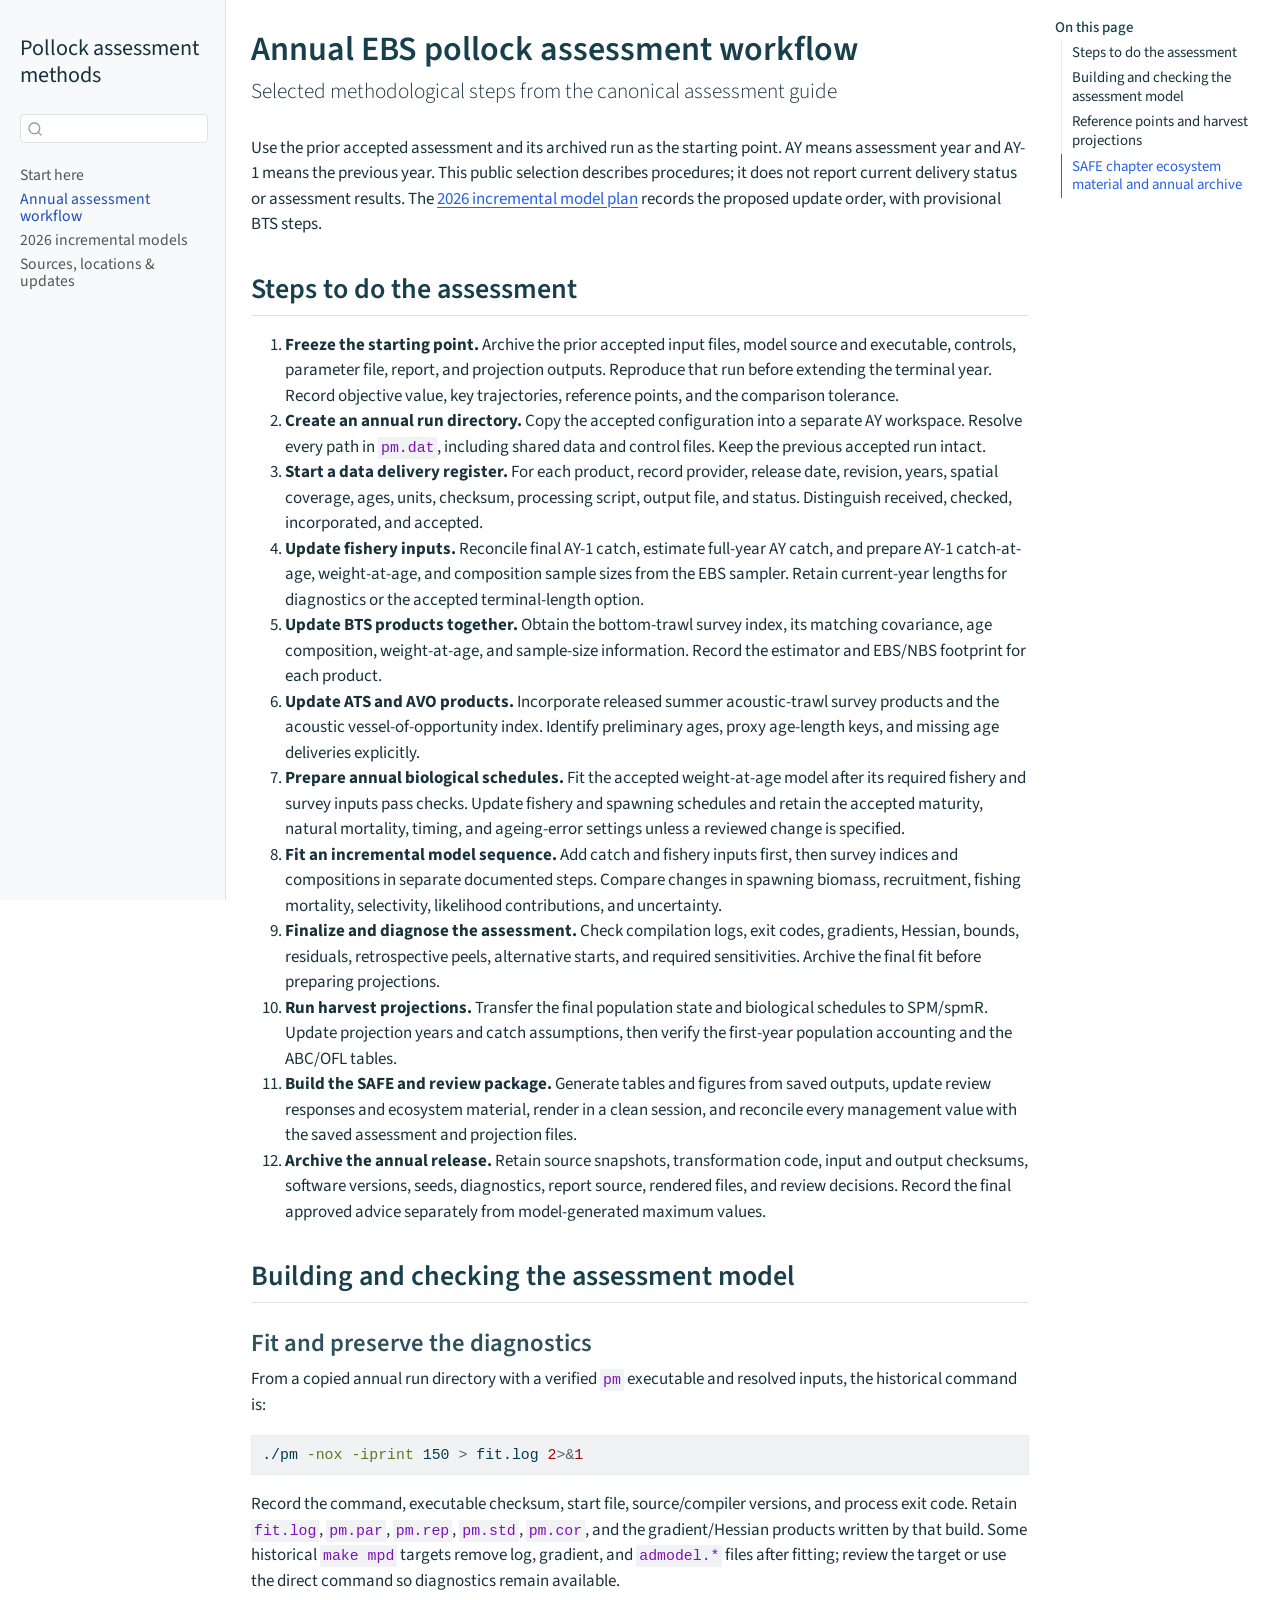
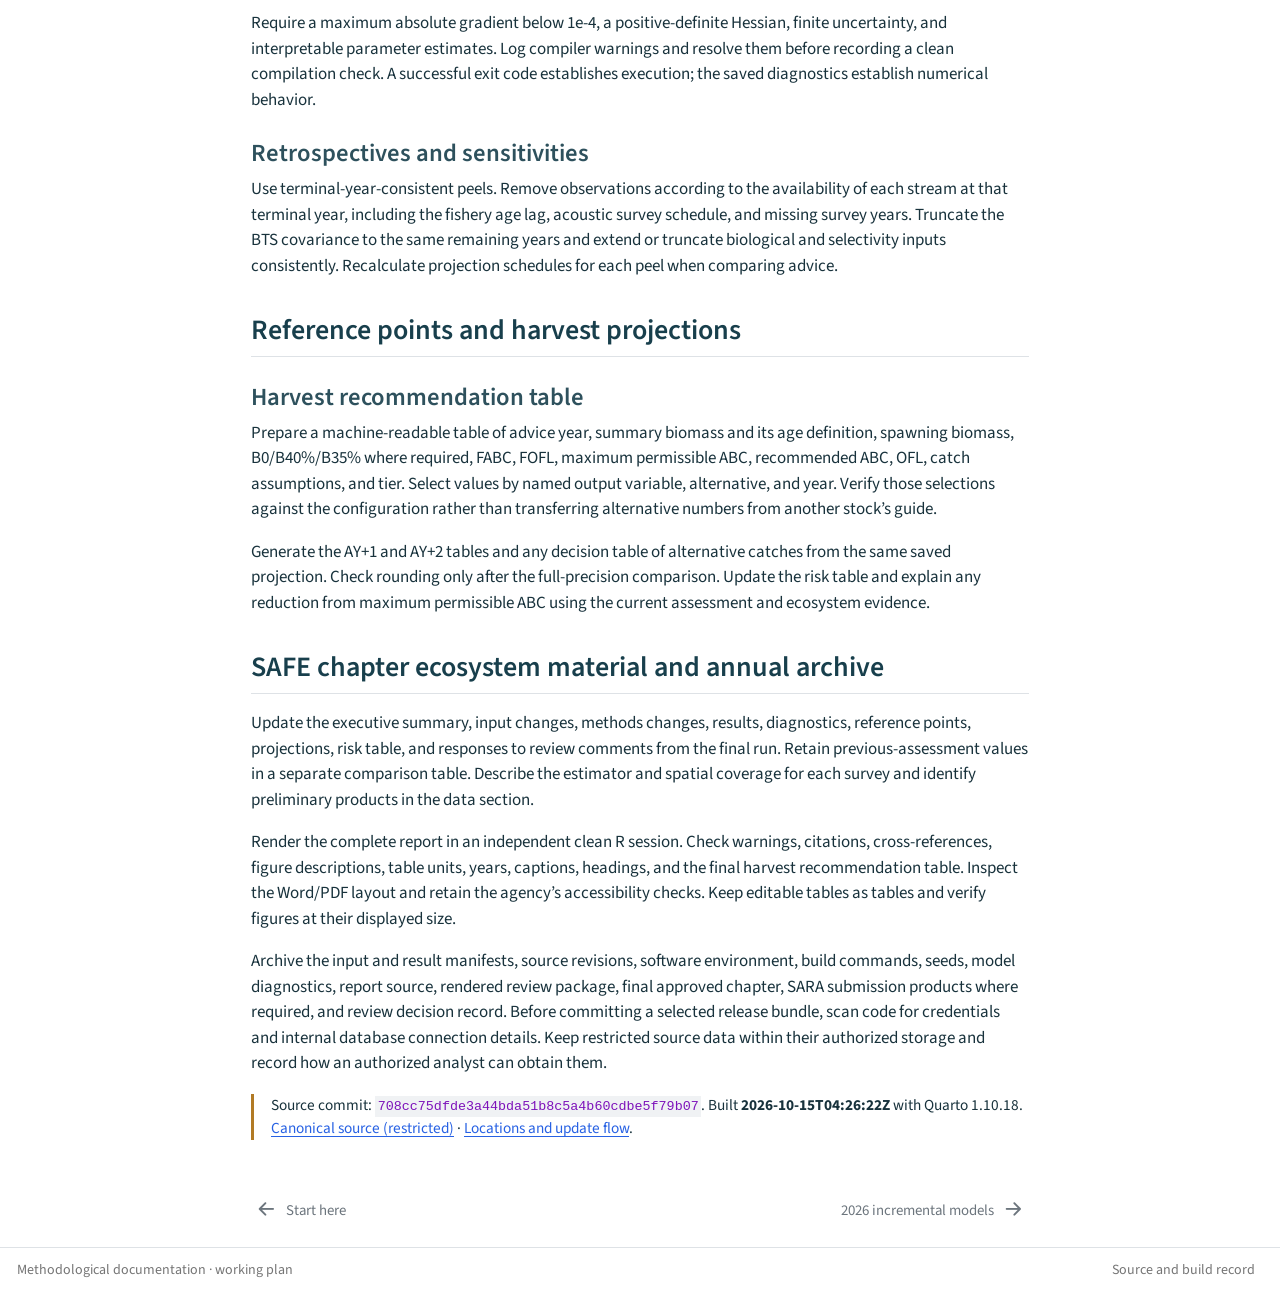
==== docs/ebs-assessment-workflow.html @ fc941b64 "Publish methodology generated from canonical source 708cc75" ====
<!DOCTYPE html>
<html xmlns="http://www.w3.org/1999/xhtml" lang="en-US" xml:lang="en-US"><head>

<meta charset="utf-8">
<meta name="generator" content="quarto-1.10.18">

<meta name="viewport" content="width=device-width, initial-scale=1.0, user-scalable=yes">


<title>Annual EBS pollock assessment workflow – Pollock assessment methods</title>
<style>
/* Default styles provided by pandoc.
** See https://pandoc.org/MANUAL.html#variables-for-html for config info.
*/
span.smallcaps{font-variant: small-caps;}
div.columns{display: flex; gap: 1.5em;}
div.column{flex: auto;}
@media screen {
div.columns{gap: min(4vw, 1.5em);}
div.column{overflow-x: auto;}
}
div.hanging-indent{margin-left: 1.5em; text-indent: -1.5em;}
ul.task-list{list-style: none;}
ul.task-list li input[type="checkbox"] {
  width: 0.8em;
  margin: 0 0.8em 0.2em -1em; /* quarto-specific, see https://github.com/quarto-dev/quarto-cli/issues/4556 */ 
  vertical-align: middle;
}
/* CSS for syntax highlighting */
html { -webkit-text-size-adjust: 100%; }
pre > code.sourceCode { white-space: pre; position: relative; }
pre > code.sourceCode > span { display: inline-block; line-height: 1.25; }
pre > code.sourceCode > span:empty { height: 1.2em; }
.sourceCode { overflow: visible; }
code.sourceCode > span { color: inherit; text-decoration: inherit; }
div.sourceCode { margin: 1em 0; }
pre.sourceCode { margin: 0; }
@media screen {
div.sourceCode { overflow: auto; }
}
@media print {
pre > code.sourceCode { white-space: pre-wrap; }
pre > code.sourceCode > span { text-indent: -5em; padding-left: 5em; }
}
pre.numberSource code
  { counter-reset: source-line 0; }
pre.numberSource code > span
  { position: relative; left: -4em; counter-increment: source-line; }
pre.numberSource code > span > a:first-child::before
  { content: counter(source-line);
    position: relative; left: -1em; text-align: right; vertical-align: baseline;
    border: none; display: inline-block;
    -webkit-touch-callout: none; -webkit-user-select: none;
    -khtml-user-select: none; -moz-user-select: none;
    -ms-user-select: none; user-select: none;
    padding: 0 4px; width: 4em;
  }
pre.numberSource { margin-left: 3em;  padding-left: 4px; }
div.sourceCode
  {   }
@media screen {
pre > code.sourceCode > span > a:first-child::before { text-decoration: underline; }
}
</style>


<script src="site_libs/quarto-nav/quarto-nav.js"></script>
<script src="site_libs/quarto-nav/headroom.min.js"></script>
<script src="site_libs/clipboard/clipboard.min.js"></script>
<script src="site_libs/quarto-search/autocomplete.umd.js"></script>
<script src="site_libs/quarto-search/fuse.min.js"></script>
<script src="site_libs/quarto-search/quarto-search.js"></script>
<meta name="quarto:offset" content="./">
<link href="./incremental-models-2026.html" rel="next">
<link href="./index.html" rel="prev">
<script src="site_libs/quarto-html/quarto.js" type="module"></script>
<script src="site_libs/quarto-html/tabsets/tabsets.js" type="module"></script>
<script src="site_libs/quarto-html/popper.min.js"></script>
<script src="site_libs/quarto-html/tippy.umd.min.js"></script>
<script src="site_libs/quarto-html/anchor.min.js"></script>
<link href="site_libs/quarto-html/tippy.css" rel="stylesheet">
<link href="site_libs/quarto-html/quarto-syntax-highlighting-64a204ab8560d761af7679ceaba22944.css" rel="stylesheet" id="quarto-text-highlighting-styles">
<script src="site_libs/bootstrap/bootstrap.min.js"></script>
<link href="site_libs/bootstrap/bootstrap-icons.css" rel="stylesheet">
<link href="site_libs/bootstrap/bootstrap-2c353fb1ee9795f3e46801e7bd733d82.min.css" rel="stylesheet" append-hash="true" id="quarto-bootstrap" data-mode="light">
<script id="quarto-search-options" type="application/json">{
  "location": "sidebar",
  "copy-button": false,
  "collapse-after": 3,
  "panel-placement": "start",
  "type": "textbox",
  "limit": 50,
  "keyboard-shortcut": [
    "f",
    "/",
    "s"
  ],
  "language": {
    "search-no-results-text": "No results",
    "search-matching-documents-text": "matching documents",
    "search-copy-link-title": "Copy link to search",
    "search-hide-matches-text": "Hide additional matches",
    "search-more-match-text": "more match in this document",
    "search-more-matches-text": "more matches in this document",
    "search-clear-button-title": "Clear",
    "search-text-placeholder": "",
    "search-detached-cancel-button-title": "Cancel",
    "search-submit-button-title": "Submit",
    "search-label": "Search"
  }
}</script>


<link rel="stylesheet" href="styles.css">
</head>

<body class="nav-sidebar docked quarto-light">

<div id="quarto-search-results"></div>
  <header id="quarto-header" class="headroom fixed-top">
  <nav class="quarto-secondary-nav">
    <div class="container-fluid d-flex">
      <button type="button" class="quarto-btn-toggle btn" data-bs-toggle="collapse" role="button" data-bs-target=".quarto-sidebar-collapse-item" aria-controls="quarto-sidebar" aria-expanded="false" aria-label="Toggle sidebar navigation" onclick="if (window.quartoToggleHeadroom) { window.quartoToggleHeadroom(); }">
        <i class="bi bi-layout-text-sidebar-reverse"></i>
      </button>
        <nav class="quarto-page-breadcrumbs" aria-label="breadcrumb"><ol class="breadcrumb"><li class="breadcrumb-item"><a href="./ebs-assessment-workflow.html">Annual assessment workflow</a></li></ol></nav>
        <a class="flex-grow-1" role="navigation" data-bs-toggle="collapse" data-bs-target=".quarto-sidebar-collapse-item" aria-controls="quarto-sidebar" aria-expanded="false" aria-label="Toggle sidebar navigation" onclick="if (window.quartoToggleHeadroom) { window.quartoToggleHeadroom(); }">      
        </a>
      <button type="button" class="btn quarto-search-button" aria-label="Search" onclick="window.quartoOpenSearch();">
        <i class="bi bi-search"></i>
      </button>
    </div>
  </nav>
</header>
<!-- content -->
<div id="quarto-content" class="quarto-container page-columns page-rows-contents page-layout-article">
<!-- sidebar -->
  <nav id="quarto-sidebar" class="sidebar collapse collapse-horizontal quarto-sidebar-collapse-item sidebar-navigation docked overflow-auto">
    <div class="pt-lg-2 mt-2 text-left sidebar-header">
    <div class="sidebar-title mb-0 py-0">
      <a href="./">Pollock assessment methods</a> 
    </div>
      </div>
        <div class="mt-2 flex-shrink-0 align-items-center">
        <div class="sidebar-search">
        <div id="quarto-search" class="" title="Search"></div>
        </div>
        </div>
    <div class="sidebar-menu-container"> 
    <ul class="list-unstyled mt-1">
        <li class="sidebar-item">
  <div class="sidebar-item-container"> 
  <a href="./index.html" class="sidebar-item-text sidebar-link">
 <span class="menu-text">Start here</span></a>
  </div>
</li>
        <li class="sidebar-item">
  <div class="sidebar-item-container"> 
  <a href="./ebs-assessment-workflow.html" class="sidebar-item-text sidebar-link active">
 <span class="menu-text">Annual assessment workflow</span></a>
  </div>
</li>
        <li class="sidebar-item">
  <div class="sidebar-item-container"> 
  <a href="./incremental-models-2026.html" class="sidebar-item-text sidebar-link">
 <span class="menu-text">2026 incremental models</span></a>
  </div>
</li>
        <li class="sidebar-item">
  <div class="sidebar-item-container"> 
  <a href="./where-things-live.html" class="sidebar-item-text sidebar-link">
 <span class="menu-text">Sources, locations &amp; updates</span></a>
  </div>
</li>
    </ul>
    </div>
</nav>
<div id="quarto-sidebar-glass" class="quarto-sidebar-collapse-item" data-bs-toggle="collapse" data-bs-target=".quarto-sidebar-collapse-item"></div>
<!-- margin-sidebar -->
    <div id="quarto-margin-sidebar" class="sidebar margin-sidebar">
        <nav id="TOC" role="doc-toc" class="toc-active">
    <h2 id="toc-title">On this page</h2>
   
  <ul class="collapse">
  <li><a href="#steps-to-do-the-assessment" id="toc-steps-to-do-the-assessment" class="nav-link active" data-scroll-target="#steps-to-do-the-assessment">Steps to do the assessment</a></li>
  <li><a href="#building-and-checking-the-assessment-model" id="toc-building-and-checking-the-assessment-model" class="nav-link" data-scroll-target="#building-and-checking-the-assessment-model">Building and checking the assessment model</a></li>
  <li><a href="#reference-points-and-harvest-projections" id="toc-reference-points-and-harvest-projections" class="nav-link" data-scroll-target="#reference-points-and-harvest-projections">Reference points and harvest projections</a></li>
  <li><a href="#safe-chapter-ecosystem-material-and-annual-archive" id="toc-safe-chapter-ecosystem-material-and-annual-archive" class="nav-link" data-scroll-target="#safe-chapter-ecosystem-material-and-annual-archive">SAFE chapter ecosystem material and annual archive</a></li>
  </ul>
</nav>
    </div>
<!-- main -->
<main class="content" id="quarto-document-content">

<header id="title-block-header" class="quarto-title-block default">
<div class="quarto-title">
<h1 class="title">Annual EBS pollock assessment workflow</h1>
<p class="subtitle lead">Selected methodological steps from the canonical assessment guide</p>
</div>



<div class="quarto-title-meta">

    
  
    
  </div>
  


</header>


<p>Use the prior accepted assessment and its archived run as the starting point. AY means assessment year and AY-1 means the previous year. This public selection describes procedures; it does not report current delivery status or assessment results. The <a href="./incremental-models-2026.html">2026 incremental model plan</a> records the proposed update order, with provisional BTS steps.</p>
<section id="steps-to-do-the-assessment" class="level2">
<h2 class="anchored" data-anchor-id="steps-to-do-the-assessment">Steps to do the assessment</h2>
<ol type="1">
<li><strong>Freeze the starting point.</strong> Archive the prior accepted input files, model source and executable, controls, parameter file, report, and projection outputs. Reproduce that run before extending the terminal year. Record objective value, key trajectories, reference points, and the comparison tolerance.</li>
<li><strong>Create an annual run directory.</strong> Copy the accepted configuration into a separate AY workspace. Resolve every path in <code>pm.dat</code>, including shared data and control files. Keep the previous accepted run intact.</li>
<li><strong>Start a data delivery register.</strong> For each product, record provider, release date, revision, years, spatial coverage, ages, units, checksum, processing script, output file, and status. Distinguish received, checked, incorporated, and accepted.</li>
<li><strong>Update fishery inputs.</strong> Reconcile final AY-1 catch, estimate full-year AY catch, and prepare AY-1 catch-at-age, weight-at-age, and composition sample sizes from the EBS sampler. Retain current-year lengths for diagnostics or the accepted terminal-length option.</li>
<li><strong>Update BTS products together.</strong> Obtain the bottom-trawl survey index, its matching covariance, age composition, weight-at-age, and sample-size information. Record the estimator and EBS/NBS footprint for each product.</li>
<li><strong>Update ATS and AVO products.</strong> Incorporate released summer acoustic-trawl survey products and the acoustic vessel-of-opportunity index. Identify preliminary ages, proxy age-length keys, and missing age deliveries explicitly.</li>
<li><strong>Prepare annual biological schedules.</strong> Fit the accepted weight-at-age model after its required fishery and survey inputs pass checks. Update fishery and spawning schedules and retain the accepted maturity, natural mortality, timing, and ageing-error settings unless a reviewed change is specified.</li>
<li><strong>Fit an incremental model sequence.</strong> Add catch and fishery inputs first, then survey indices and compositions in separate documented steps. Compare changes in spawning biomass, recruitment, fishing mortality, selectivity, likelihood contributions, and uncertainty.</li>
<li><strong>Finalize and diagnose the assessment.</strong> Check compilation logs, exit codes, gradients, Hessian, bounds, residuals, retrospective peels, alternative starts, and required sensitivities. Archive the final fit before preparing projections.</li>
<li><strong>Run harvest projections.</strong> Transfer the final population state and biological schedules to SPM/spmR. Update projection years and catch assumptions, then verify the first-year population accounting and the ABC/OFL tables.</li>
<li><strong>Build the SAFE and review package.</strong> Generate tables and figures from saved outputs, update review responses and ecosystem material, render in a clean session, and reconcile every management value with the saved assessment and projection files.</li>
<li><strong>Archive the annual release.</strong> Retain source snapshots, transformation code, input and output checksums, software versions, seeds, diagnostics, report source, rendered files, and review decisions. Record the final approved advice separately from model-generated maximum values.</li>
</ol>
</section>
<section id="building-and-checking-the-assessment-model" class="level2">
<h2 class="anchored" data-anchor-id="building-and-checking-the-assessment-model">Building and checking the assessment model</h2>
<section id="fit-and-preserve-the-diagnostics" class="level3">
<h3 class="anchored" data-anchor-id="fit-and-preserve-the-diagnostics">Fit and preserve the diagnostics</h3>
<p>From a copied annual run directory with a verified <code>pm</code> executable and resolved inputs, the historical command is:</p>
<div class="code-copy-outer-scaffold"><div class="sourceCode" id="cb1"><pre class="sourceCode bash code-with-copy"><code class="sourceCode bash"><span id="cb1-1"><a href="#cb1-1" aria-hidden="true" tabindex="-1"></a><span class="ex">./pm</span> <span class="at">-nox</span> <span class="at">-iprint</span> 150 <span class="op">&gt;</span> fit.log <span class="dv">2</span><span class="op">&gt;&amp;</span><span class="dv">1</span></span></code></pre></div><button title="Copy to Clipboard" class="code-copy-button"><i class="bi"></i></button></div>
<p>Record the command, executable checksum, start file, source/compiler versions, and process exit code. Retain <code>fit.log</code>, <code>pm.par</code>, <code>pm.rep</code>, <code>pm.std</code>, <code>pm.cor</code>, and the gradient/Hessian products written by that build. Some historical <code>make mpd</code> targets remove log, gradient, and <code>admodel.*</code> files after fitting; review the target or use the direct command so diagnostics remain available.</p>
<p>Require a maximum absolute gradient below 1e-4, a positive-definite Hessian, finite uncertainty, and interpretable parameter estimates. Log compiler warnings and resolve them before recording a clean compilation check. A successful exit code establishes execution; the saved diagnostics establish numerical behavior.</p>
</section>
<section id="retrospectives-and-sensitivities" class="level3">
<h3 class="anchored" data-anchor-id="retrospectives-and-sensitivities">Retrospectives and sensitivities</h3>
<p>Use terminal-year-consistent peels. Remove observations according to the availability of each stream at that terminal year, including the fishery age lag, acoustic survey schedule, and missing survey years. Truncate the BTS covariance to the same remaining years and extend or truncate biological and selectivity inputs consistently. Recalculate projection schedules for each peel when comparing advice.</p>
</section>
</section>
<section id="reference-points-and-harvest-projections" class="level2">
<h2 class="anchored" data-anchor-id="reference-points-and-harvest-projections">Reference points and harvest projections</h2>
<section id="harvest-recommendation-table" class="level3">
<h3 class="anchored" data-anchor-id="harvest-recommendation-table">Harvest recommendation table</h3>
<p>Prepare a machine-readable table of advice year, summary biomass and its age definition, spawning biomass, B0/B40%/B35% where required, FABC, FOFL, maximum permissible ABC, recommended ABC, OFL, catch assumptions, and tier. Select values by named output variable, alternative, and year. Verify those selections against the configuration rather than transferring alternative numbers from another stock’s guide.</p>
<p>Generate the AY+1 and AY+2 tables and any decision table of alternative catches from the same saved projection. Check rounding only after the full-precision comparison. Update the risk table and explain any reduction from maximum permissible ABC using the current assessment and ecosystem evidence.</p>
</section>
</section>
<section id="safe-chapter-ecosystem-material-and-annual-archive" class="level2">
<h2 class="anchored" data-anchor-id="safe-chapter-ecosystem-material-and-annual-archive">SAFE chapter ecosystem material and annual archive</h2>
<p>Update the executive summary, input changes, methods changes, results, diagnostics, reference points, projections, risk table, and responses to review comments from the final run. Retain previous-assessment values in a separate comparison table. Describe the estimator and spatial coverage for each survey and identify preliminary products in the data section.</p>
<p>Render the complete report in an independent clean R session. Check warnings, citations, cross-references, figure descriptions, table units, years, captions, headings, and the final harvest recommendation table. Inspect the Word/PDF layout and retain the agency’s accessibility checks. Keep editable tables as tables and verify figures at their displayed size.</p>
<p>Archive the input and result manifests, source revisions, software environment, build commands, seeds, model diagnostics, report source, rendered review package, final approved chapter, SARA submission products where required, and review decision record. Before committing a selected release bundle, scan code for credentials and internal database connection details. Keep restricted source data within their authorized storage and record how an authorized analyst can obtain them.</p>
<div class="release-record">
<p>Source commit: <code>708cc75dfde3a44bda51b8c5a4b60cdbe5f79b07</code>. Built <strong>2026-10-15T04:26:22Z</strong> with Quarto 1.10.18. <a href="https://github.com/noaa-afsc/pollock_prep/tree/708cc75dfde3a44bda51b8c5a4b60cdbe5f79b07">Canonical source (restricted)</a> · <a href="./where-things-live.html">Locations and update flow</a>.</p>
</div>


</section>

</main> <!-- /main -->
<script id="quarto-html-after-body" type="application/javascript">
  window.document.addEventListener("DOMContentLoaded", function (event) {
    const icon = "";
    const anchorJS = new window.AnchorJS();
    anchorJS.options = {
      placement: 'right',
      icon: icon
    };
    anchorJS.add('.anchored');
    const isCodeAnnotation = (el) => {
      for (const clz of el.classList) {
        if (clz.startsWith('code-annotation-')) {                     
          return true;
        }
      }
      return false;
    }
    const onCopySuccess = function(e) {
      // button target
      const button = e.trigger;
      // don't keep focus
      button.blur();
      // flash "checked"
      button.classList.add('code-copy-button-checked');
      var currentTitle = button.getAttribute("title");
      button.setAttribute("title", "Copied!");
      let tooltip;
      if (window.bootstrap) {
        button.setAttribute("data-bs-toggle", "tooltip");
        button.setAttribute("data-bs-placement", "left");
        button.setAttribute("data-bs-title", "Copied!");
        tooltip = new bootstrap.Tooltip(button, 
          { trigger: "manual", 
            customClass: "code-copy-button-tooltip",
            offset: [0, -8]});
        tooltip.show();    
      }
      setTimeout(function() {
        if (tooltip) {
          tooltip.hide();
          button.removeAttribute("data-bs-title");
          button.removeAttribute("data-bs-toggle");
          button.removeAttribute("data-bs-placement");
        }
        button.setAttribute("title", currentTitle);
        button.classList.remove('code-copy-button-checked');
      }, 1000);
      // clear code selection
      e.clearSelection();
    }
    const getTextToCopy = function(trigger) {
      const outerScaffold = trigger.parentElement.cloneNode(true);
      const codeEl = outerScaffold.querySelector('code');
      for (const childEl of codeEl.children) {
        if (isCodeAnnotation(childEl)) {
          childEl.remove();
        }
      }
      return codeEl.innerText;
    }
    const clipboard = new window.ClipboardJS('.code-copy-button:not([data-in-quarto-modal])', {
      text: getTextToCopy
    });
    clipboard.on('success', onCopySuccess);
    if (window.document.getElementById('quarto-embedded-source-code-modal')) {
      const clipboardModal = new window.ClipboardJS('.code-copy-button[data-in-quarto-modal]', {
        text: getTextToCopy,
        container: window.document.getElementById('quarto-embedded-source-code-modal')
      });
      clipboardModal.on('success', onCopySuccess);
    }
      var localhostRegex = new RegExp(/^(?:http|https):\/\/localhost\:?[0-9]*\//);
      var mailtoRegex = new RegExp(/^mailto:/);
        var filterRegex = new RegExp("https:\/\/afsc-assessments\.github\.io\/pollock_prep_site\/");
      var isInternal = (href) => {
          return filterRegex.test(href) || localhostRegex.test(href) || mailtoRegex.test(href);
      }
      // Inspect non-navigation links and adorn them if external
     var links = window.document.querySelectorAll('a[href]:not(.nav-link):not(.navbar-brand):not(.toc-action):not(.sidebar-link):not(.sidebar-item-toggle):not(.pagination-link):not(.no-external):not([aria-hidden]):not(.dropdown-item):not(.quarto-navigation-tool):not(.about-link)');
      for (var i=0; i<links.length; i++) {
        const link = links[i];
        if (!isInternal(link.href)) {
          // undo the damage that might have been done by quarto-nav.js in the case of
          // links that we want to consider external
          if (link.dataset.originalHref !== undefined) {
            link.href = link.dataset.originalHref;
          }
            // target, if specified
            link.setAttribute("target", "_blank");
            if (link.getAttribute("rel") === null) {
              link.setAttribute("rel", "noopener");
            }
        }
      }
    function tippyHover(el, contentFn, onTriggerFn, onUntriggerFn) {
      const config = {
        allowHTML: true,
        maxWidth: 500,
        delay: 100,
        arrow: false,
        appendTo: function(el) {
            return el.parentElement;
        },
        interactive: true,
        interactiveBorder: 10,
        theme: 'quarto',
        placement: 'bottom-start',
      };
      if (contentFn) {
        config.content = contentFn;
      }
      if (onTriggerFn) {
        config.onTrigger = onTriggerFn;
      }
      if (onUntriggerFn) {
        config.onUntrigger = onUntriggerFn;
      }
      window.tippy(el, config); 
    }
    const noterefs = window.document.querySelectorAll('a[role="doc-noteref"]');
    for (var i=0; i<noterefs.length; i++) {
      const ref = noterefs[i];
      tippyHover(ref, function() {
        // use id or data attribute instead here
        let href = ref.getAttribute('data-footnote-href') || ref.getAttribute('href');
        try { href = new URL(href).hash; } catch {}
        const id = href.replace(/^#\/?/, "");
        const note = window.document.getElementById(id);
        if (note) {
          return note.innerHTML;
        } else {
          return "";
        }
      });
    }
    const xrefs = window.document.querySelectorAll('a.quarto-xref');
    const processXRef = (id, note) => {
      // Strip column container classes
      const stripColumnClz = (el) => {
        el.classList.remove("page-full", "page-columns");
        if (el.children) {
          for (const child of el.children) {
            stripColumnClz(child);
          }
        }
      }
      stripColumnClz(note)
      if (id === null || id.startsWith('sec-')) {
        // Special case sections, only their first couple elements
        const container = document.createElement("div");
        if (note.children && note.children.length > 2) {
          container.appendChild(note.children[0].cloneNode(true));
          for (let i = 1; i < note.children.length; i++) {
            const child = note.children[i];
            if (child.tagName === "P" && child.innerText === "") {
              continue;
            } else {
              container.appendChild(child.cloneNode(true));
              break;
            }
          }
          if (window.Quarto?.typesetMath) {
            window.Quarto.typesetMath(container);
          }
          return container.innerHTML
        } else {
          if (window.Quarto?.typesetMath) {
            window.Quarto.typesetMath(note);
          }
          return note.innerHTML;
        }
      } else {
        // Remove any anchor links if they are present
        const anchorLink = note.querySelector('a.anchorjs-link');
        if (anchorLink) {
          anchorLink.remove();
        }
        if (window.Quarto?.typesetMath) {
          window.Quarto.typesetMath(note);
        }
        if (note.classList.contains("callout")) {
          return note.outerHTML;
        } else {
          return note.innerHTML;
        }
      }
    }
    for (var i=0; i<xrefs.length; i++) {
      const xref = xrefs[i];
      tippyHover(xref, undefined, function(instance) {
        instance.disable();
        let url = xref.getAttribute('href');
        let hash = undefined; 
        if (url.startsWith('#')) {
          hash = url;
        } else {
          try { hash = new URL(url).hash; } catch {}
        }
        if (hash) {
          const id = hash.replace(/^#\/?/, "");
          const note = window.document.getElementById(id);
          if (note !== null) {
            try {
              const html = processXRef(id, note.cloneNode(true));
              instance.setContent(html);
            } finally {
              instance.enable();
              instance.show();
            }
          } else {
            // See if we can fetch this
            fetch(url.split('#')[0])
            .then(res => res.text())
            .then(html => {
              const parser = new DOMParser();
              const htmlDoc = parser.parseFromString(html, "text/html");
              const note = htmlDoc.getElementById(id);
              if (note !== null) {
                const html = processXRef(id, note);
                instance.setContent(html);
              } 
            }).finally(() => {
              instance.enable();
              instance.show();
            });
          }
        } else {
          // See if we can fetch a full url (with no hash to target)
          // This is a special case and we should probably do some content thinning / targeting
          fetch(url)
          .then(res => res.text())
          .then(html => {
            const parser = new DOMParser();
            const htmlDoc = parser.parseFromString(html, "text/html");
            const note = htmlDoc.querySelector('main.content');
            if (note !== null) {
              // This should only happen for chapter cross references
              // (since there is no id in the URL)
              // remove the first header
              if (note.children.length > 0 && note.children[0].tagName === "HEADER") {
                note.children[0].remove();
              }
              const html = processXRef(null, note);
              instance.setContent(html);
            } 
          }).finally(() => {
            instance.enable();
            instance.show();
          });
        }
      }, function(instance) {
      });
    }
        let selectedAnnoteEl;
        const selectorForAnnotation = ( cell, annotation) => {
          let cellAttr = 'data-code-cell="' + cell + '"';
          let lineAttr = 'data-code-annotation="' +  annotation + '"';
          const selector = 'span[' + cellAttr + '][' + lineAttr + ']';
          return selector;
        }
        const selectCodeLines = (annoteEl) => {
          const doc = window.document;
          const targetCell = annoteEl.getAttribute("data-target-cell");
          const targetAnnotation = annoteEl.getAttribute("data-target-annotation");
          const annoteSpan = window.document.querySelector(selectorForAnnotation(targetCell, targetAnnotation));
          const lines = annoteSpan.getAttribute("data-code-lines").split(",");
          const lineIds = lines.map((line) => {
            return targetCell + "-" + line;
          })
          let top = null;
          let height = null;
          let parent = null;
          if (lineIds.length > 0) {
              //compute the position of the single el (top and bottom and make a div)
              const el = window.document.getElementById(lineIds[0]);
              top = el.offsetTop;
              height = el.offsetHeight;
              parent = el.parentElement.parentElement;
            if (lineIds.length > 1) {
              const lastEl = window.document.getElementById(lineIds[lineIds.length - 1]);
              const bottom = lastEl.offsetTop + lastEl.offsetHeight;
              height = bottom - top;
            }
            if (top !== null && height !== null && parent !== null) {
              // cook up a div (if necessary) and position it 
              let div = window.document.getElementById("code-annotation-line-highlight");
              if (div === null) {
                div = window.document.createElement("div");
                div.setAttribute("id", "code-annotation-line-highlight");
                div.style.position = 'absolute';
                parent.appendChild(div);
              }
              div.style.top = top - 2 + "px";
              div.style.height = height + 4 + "px";
              div.style.left = 0;
              let gutterDiv = window.document.getElementById("code-annotation-line-highlight-gutter");
              if (gutterDiv === null) {
                gutterDiv = window.document.createElement("div");
                gutterDiv.setAttribute("id", "code-annotation-line-highlight-gutter");
                gutterDiv.style.position = 'absolute';
                const codeCell = window.document.getElementById(targetCell);
                const gutter = codeCell.querySelector('.code-annotation-gutter');
                gutter.appendChild(gutterDiv);
              }
              gutterDiv.style.top = top - 2 + "px";
              gutterDiv.style.height = height + 4 + "px";
            }
            selectedAnnoteEl = annoteEl;
          }
        };
        const unselectCodeLines = () => {
          const elementsIds = ["code-annotation-line-highlight", "code-annotation-line-highlight-gutter"];
          elementsIds.forEach((elId) => {
            const div = window.document.getElementById(elId);
            if (div) {
              div.remove();
            }
          });
          selectedAnnoteEl = undefined;
        };
          // Handle positioning of the toggle
      window.addEventListener(
        "resize",
        throttle(() => {
          elRect = undefined;
          if (selectedAnnoteEl) {
            selectCodeLines(selectedAnnoteEl);
          }
        }, 10)
      );
      function throttle(fn, ms) {
      let throttle = false;
      let timer;
        return (...args) => {
          if(!throttle) { // first call gets through
              fn.apply(this, args);
              throttle = true;
          } else { // all the others get throttled
              if(timer) clearTimeout(timer); // cancel #2
              timer = setTimeout(() => {
                fn.apply(this, args);
                timer = throttle = false;
              }, ms);
          }
        };
      }
        // Attach click handler to the DT
        const annoteDls = window.document.querySelectorAll('dt[data-target-cell]');
        for (const annoteDlNode of annoteDls) {
          annoteDlNode.addEventListener('click', (event) => {
            const clickedEl = event.target;
            if (clickedEl !== selectedAnnoteEl) {
              unselectCodeLines();
              const activeEl = window.document.querySelector('dt[data-target-cell].code-annotation-active');
              if (activeEl) {
                activeEl.classList.remove('code-annotation-active');
              }
              selectCodeLines(clickedEl);
              clickedEl.classList.add('code-annotation-active');
            } else {
              // Unselect the line
              unselectCodeLines();
              clickedEl.classList.remove('code-annotation-active');
            }
          });
        }
    const findCites = (el) => {
      const parentEl = el.parentElement;
      if (parentEl) {
        const cites = parentEl.dataset.cites;
        if (cites) {
          return {
            el,
            cites: cites.split(' ')
          };
        } else {
          return findCites(el.parentElement)
        }
      } else {
        return undefined;
      }
    };
    var bibliorefs = window.document.querySelectorAll('a[role="doc-biblioref"]');
    for (var i=0; i<bibliorefs.length; i++) {
      const ref = bibliorefs[i];
      const citeInfo = findCites(ref);
      if (citeInfo) {
        tippyHover(citeInfo.el, function() {
          var popup = window.document.createElement('div');
          citeInfo.cites.forEach(function(cite) {
            var citeDiv = window.document.createElement('div');
            citeDiv.classList.add('hanging-indent');
            citeDiv.classList.add('csl-entry');
            var biblioDiv = window.document.getElementById('ref-' + cite);
            if (biblioDiv) {
              citeDiv.innerHTML = biblioDiv.innerHTML;
            }
            popup.appendChild(citeDiv);
          });
          return popup.innerHTML;
        });
      }
    }
  });
  </script>
<nav class="page-navigation">
  <div class="nav-page nav-page-previous">
      <a href="./index.html" class="pagination-link" aria-label="Start here">
        <i class="bi bi-arrow-left-short"></i> <span class="nav-page-text">Start here</span>
      </a>          
  </div>
  <div class="nav-page nav-page-next">
      <a href="./incremental-models-2026.html" class="pagination-link" aria-label="2026 incremental models">
        <span class="nav-page-text">2026 incremental models</span> <i class="bi bi-arrow-right-short"></i>
      </a>
  </div>
</nav>
</div> <!-- /content -->
<footer class="footer">
  <div class="nav-footer">
    <div class="nav-footer-left">
<p>Methodological documentation · working plan</p>
</div>   
    <div class="nav-footer-center">
      &nbsp;
    </div>
    <div class="nav-footer-right">
      <ul class="footer-items list-unstyled">
    <li class="nav-item">
    <a class="nav-link active" href="./where-things-live.html" aria-current="page">
<p>Source and build record</p>
</a>
  </li>  
</ul>
    </div>
  </div>
</footer>




</body></html>
---- docs/site_libs/quarto-html/tippy.css ----
.tippy-box[data-animation=fade][data-state=hidden]{opacity:0}[data-tippy-root]{max-width:calc(100vw - 10px)}.tippy-box{position:relative;background-color:#333;color:#fff;border-radius:4px;font-size:14px;line-height:1.4;white-space:normal;outline:0;transition-property:transform,visibility,opacity}.tippy-box[data-placement^=top]>.tippy-arrow{bottom:0}.tippy-box[data-placement^=top]>.tippy-arrow:before{bottom:-7px;left:0;border-width:8px 8px 0;border-top-color:initial;transform-origin:center top}.tippy-box[data-placement^=bottom]>.tippy-arrow{top:0}.tippy-box[data-placement^=bottom]>.tippy-arrow:before{top:-7px;left:0;border-width:0 8px 8px;border-bottom-color:initial;transform-origin:center bottom}.tippy-box[data-placement^=left]>.tippy-arrow{right:0}.tippy-box[data-placement^=left]>.tippy-arrow:before{border-width:8px 0 8px 8px;border-left-color:initial;right:-7px;transform-origin:center left}.tippy-box[data-placement^=right]>.tippy-arrow{left:0}.tippy-box[data-placement^=right]>.tippy-arrow:before{left:-7px;border-width:8px 8px 8px 0;border-right-color:initial;transform-origin:center right}.tippy-box[data-inertia][data-state=visible]{transition-timing-function:cubic-bezier(.54,1.5,.38,1.11)}.tippy-arrow{width:16px;height:16px;color:#333}.tippy-arrow:before{content:"";position:absolute;border-color:transparent;border-style:solid}.tippy-content{position:relative;padding:5px 9px;z-index:1}
---- docs/site_libs/quarto-html/quarto-syntax-highlighting-64a204ab8560d761af7679ceaba22944.css ----
/* quarto syntax highlight colors */
:root {
  --quarto-hl-ot-color: #003B4F;
  --quarto-hl-at-color: #657422;
  --quarto-hl-ss-color: #20794D;
  --quarto-hl-an-color: #5E5E5E;
  --quarto-hl-fu-color: #4758AB;
  --quarto-hl-st-color: #20794D;
  --quarto-hl-cf-color: #003B4F;
  --quarto-hl-op-color: #5E5E5E;
  --quarto-hl-er-color: #AD0000;
  --quarto-hl-bn-color: #AD0000;
  --quarto-hl-al-color: #AD0000;
  --quarto-hl-va-color: #111111;
  --quarto-hl-bu-color: inherit;
  --quarto-hl-ex-color: inherit;
  --quarto-hl-pp-color: #AD0000;
  --quarto-hl-in-color: #5E5E5E;
  --quarto-hl-vs-color: #20794D;
  --quarto-hl-wa-color: #5E5E5E;
  --quarto-hl-do-color: #5E5E5E;
  --quarto-hl-im-color: #00769E;
  --quarto-hl-ch-color: #20794D;
  --quarto-hl-dt-color: #AD0000;
  --quarto-hl-fl-color: #AD0000;
  --quarto-hl-co-color: #5E5E5E;
  --quarto-hl-cv-color: #5E5E5E;
  --quarto-hl-cn-color: #8f5902;
  --quarto-hl-sc-color: #5E5E5E;
  --quarto-hl-dv-color: #AD0000;
  --quarto-hl-kw-color: #003B4F;
}

/* other quarto variables */
:root {
  --quarto-font-monospace: SFMono-Regular, Menlo, Monaco, Consolas, "Liberation Mono", "Courier New", monospace;
}

/* syntax highlight based on Pandoc's rules */
pre > code.sourceCode > span {
  color: #003B4F;
}

code.sourceCode > span {
  color: #003B4F;
}

div.sourceCode,
div.sourceCode pre.sourceCode {
  color: #003B4F;
}

/* Normal */
code span {
  color: #003B4F;
}

/* Alert */
code span.al {
  color: #AD0000;
  font-style: inherit;
}

/* Annotation */
code span.an {
  color: #5E5E5E;
  font-style: inherit;
}

/* Attribute */
code span.at {
  color: #657422;
  font-style: inherit;
}

/* BaseN */
code span.bn {
  color: #AD0000;
  font-style: inherit;
}

/* BuiltIn */
code span.bu {
  font-style: inherit;
}

/* ControlFlow */
code span.cf {
  color: #003B4F;
  font-weight: bold;
  font-style: inherit;
}

/* Char */
code span.ch {
  color: #20794D;
  font-style: inherit;
}

/* Constant */
code span.cn {
  color: #8f5902;
  font-style: inherit;
}

/* Comment */
code span.co {
  color: #5E5E5E;
  font-style: inherit;
}

/* CommentVar */
code span.cv {
  color: #5E5E5E;
  font-style: italic;
}

/* Documentation */
code span.do {
  color: #5E5E5E;
  font-style: italic;
}

/* DataType */
code span.dt {
  color: #AD0000;
  font-style: inherit;
}

/* DecVal */
code span.dv {
  color: #AD0000;
  font-style: inherit;
}

/* Error */
code span.er {
  color: #AD0000;
  font-style: inherit;
}

/* Extension */
code span.ex {
  font-style: inherit;
}

/* Float */
code span.fl {
  color: #AD0000;
  font-style: inherit;
}

/* Function */
code span.fu {
  color: #4758AB;
  font-style: inherit;
}

/* Import */
code span.im {
  color: #00769E;
  font-style: inherit;
}

/* Information */
code span.in {
  color: #5E5E5E;
  font-style: inherit;
}

/* Keyword */
code span.kw {
  color: #003B4F;
  font-weight: bold;
  font-style: inherit;
}

/* Operator */
code span.op {
  color: #5E5E5E;
  font-style: inherit;
}

/* Other */
code span.ot {
  color: #003B4F;
  font-style: inherit;
}

/* Preprocessor */
code span.pp {
  color: #AD0000;
  font-style: inherit;
}

/* SpecialChar */
code span.sc {
  color: #5E5E5E;
  font-style: inherit;
}

/* SpecialString */
code span.ss {
  color: #20794D;
  font-style: inherit;
}

/* String */
code span.st {
  color: #20794D;
  font-style: inherit;
}

/* Variable */
code span.va {
  color: #111111;
  font-style: inherit;
}

/* VerbatimString */
code span.vs {
  color: #20794D;
  font-style: inherit;
}

/* Warning */
code span.wa {
  color: #5E5E5E;
  font-style: italic;
}

.prevent-inlining {
  content: "</";
}

/*# sourceMappingURL=9d8d5bb603a83b8298b89080a598c93b.css.map */
---- docs/styles.css ----
:root { --bs-link-color: #135f7a; }
body { color: #18323c; }
h1, h2, h3 { color: #183f4c; }
.sidebar-title { font-weight: 700; }
.release-record { border-left: 3px solid #b17a25; padding-left: 1rem; font-size: .9rem; }
a:focus-visible { outline: 3px solid #b17a25; outline-offset: 3px; }
table { font-size: .94rem; }
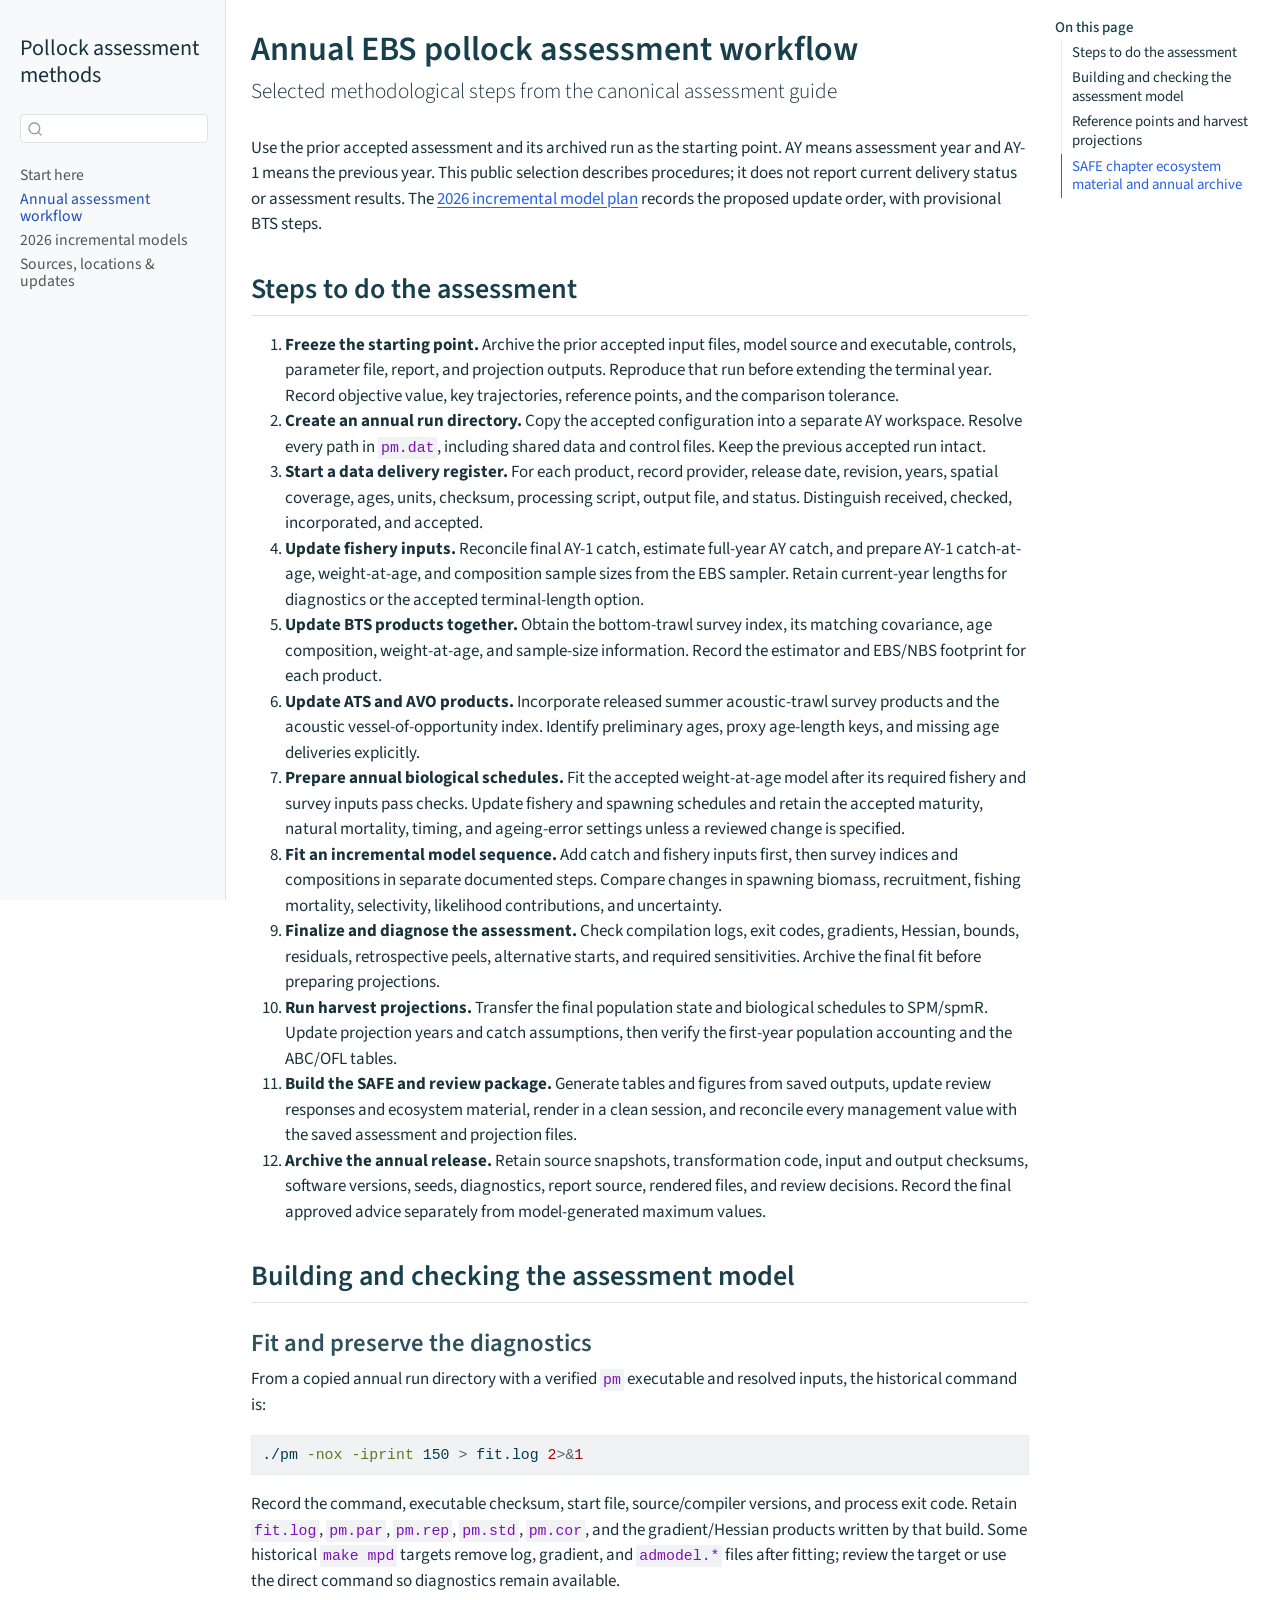
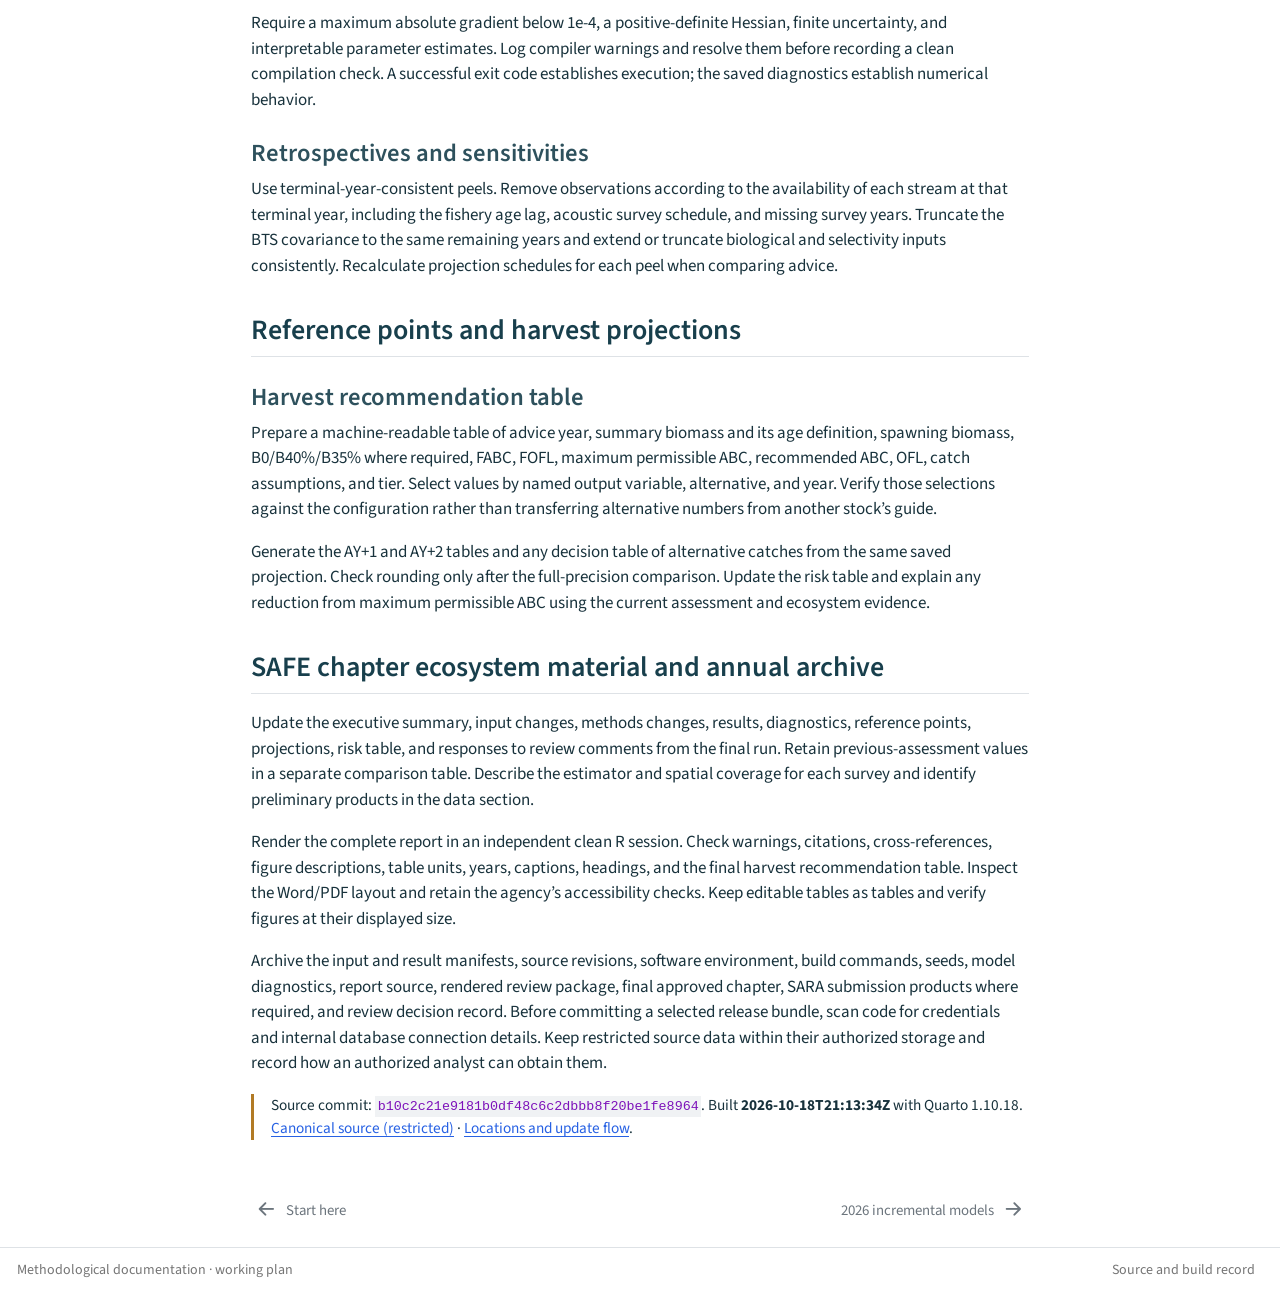
==== commit 04c131e6: "Publish AVO calibration plan through increment 0.9 Generated from canonical source b10c2c21e9181b0df" ====
--- a/docs/ebs-assessment-workflow.html
+++ b/docs/ebs-assessment-workflow.html
@@ -258,7 +258,7 @@
 <p>Render the complete report in an independent clean R session. Check warnings, citations, cross-references, figure descriptions, table units, years, captions, headings, and the final harvest recommendation table. Inspect the Word/PDF layout and retain the agency’s accessibility checks. Keep editable tables as tables and verify figures at their displayed size.</p>
 <p>Archive the input and result manifests, source revisions, software environment, build commands, seeds, model diagnostics, report source, rendered review package, final approved chapter, SARA submission products where required, and review decision record. Before committing a selected release bundle, scan code for credentials and internal database connection details. Keep restricted source data within their authorized storage and record how an authorized analyst can obtain them.</p>
 <div class="release-record">
-<p>Source commit: <code>708cc75dfde3a44bda51b8c5a4b60cdbe5f79b07</code>. Built <strong>2026-10-15T04:26:22Z</strong> with Quarto 1.10.18. <a href="https://github.com/noaa-afsc/pollock_prep/tree/708cc75dfde3a44bda51b8c5a4b60cdbe5f79b07">Canonical source (restricted)</a> · <a href="./where-things-live.html">Locations and update flow</a>.</p>
+<p>Source commit: <code>b10c2c21e9181b0df48c6c2dbbb8f20be1fe8964</code>. Built <strong>2026-10-18T21:13:34Z</strong> with Quarto 1.10.18. <a href="https://github.com/noaa-afsc/pollock_prep/tree/b10c2c21e9181b0df48c6c2dbbb8f20be1fe8964">Canonical source (restricted)</a> · <a href="./where-things-live.html">Locations and update flow</a>.</p>
 </div>
 
 
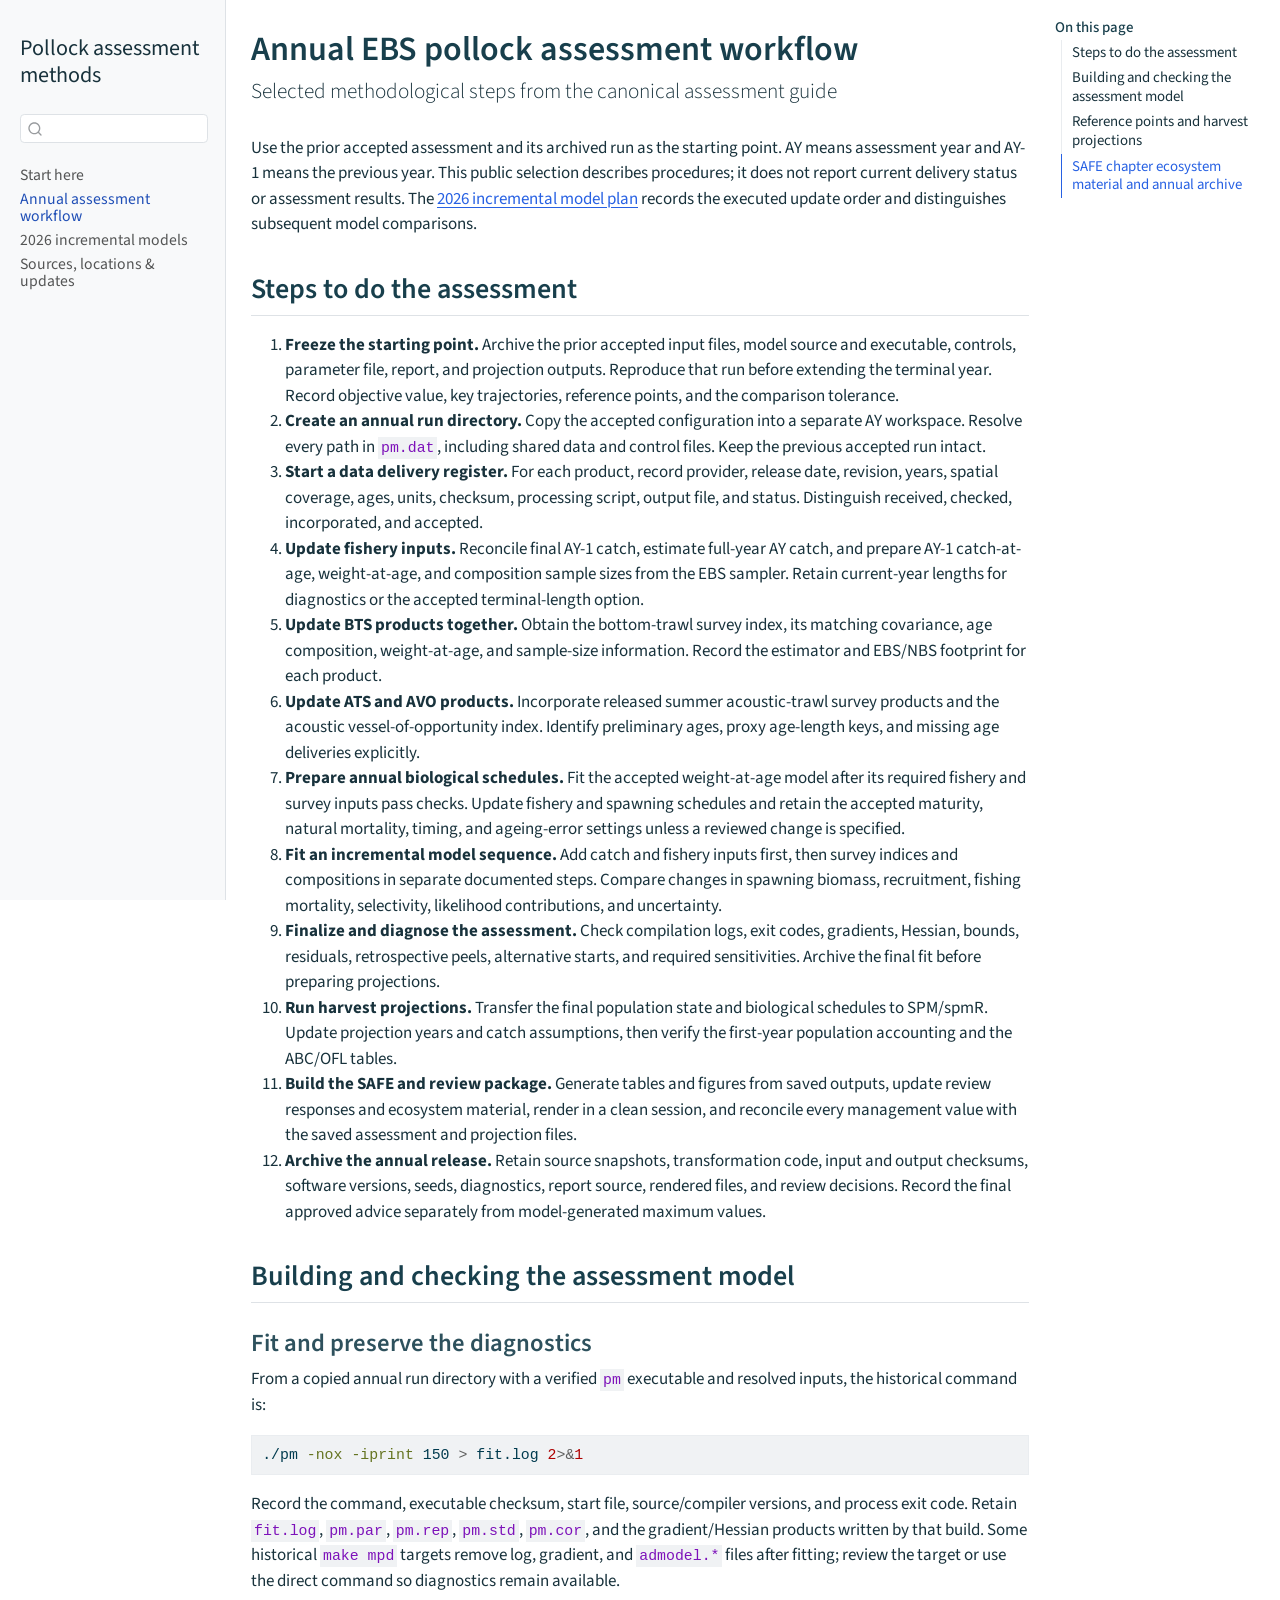
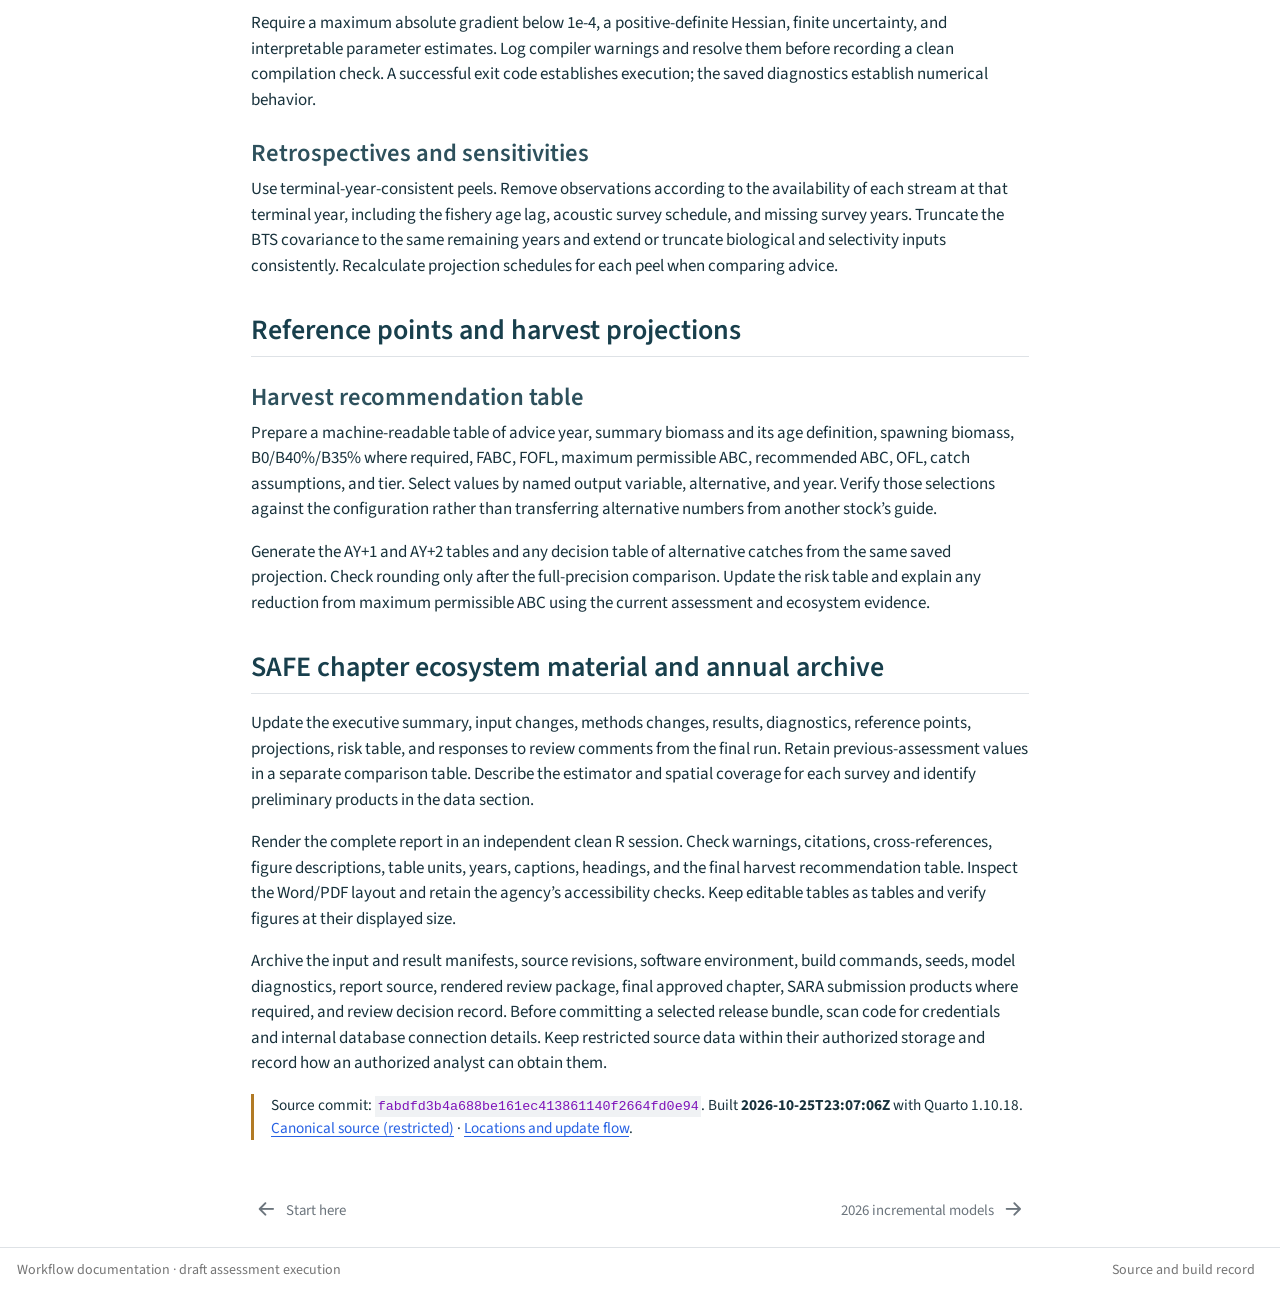
==== commit 32a2cd82: "Publish executed 2026 increments from fabdfd3b4a688be161ec413861140f2664fd0e94" ====
--- a/docs/ebs-assessment-workflow.html
+++ b/docs/ebs-assessment-workflow.html
@@ -212,7 +212,7 @@
 </header>
 
 
-<p>Use the prior accepted assessment and its archived run as the starting point. AY means assessment year and AY-1 means the previous year. This public selection describes procedures; it does not report current delivery status or assessment results. The <a href="./incremental-models-2026.html">2026 incremental model plan</a> records the proposed update order, with provisional BTS steps.</p>
+<p>Use the prior accepted assessment and its archived run as the starting point. AY means assessment year and AY-1 means the previous year. This public selection describes procedures; it does not report current delivery status or assessment results. The <a href="./incremental-models-2026.html">2026 incremental model plan</a> records the executed update order and distinguishes subsequent model comparisons.</p>
 <section id="steps-to-do-the-assessment" class="level2">
 <h2 class="anchored" data-anchor-id="steps-to-do-the-assessment">Steps to do the assessment</h2>
 <ol type="1">
@@ -258,7 +258,7 @@
 <p>Render the complete report in an independent clean R session. Check warnings, citations, cross-references, figure descriptions, table units, years, captions, headings, and the final harvest recommendation table. Inspect the Word/PDF layout and retain the agency’s accessibility checks. Keep editable tables as tables and verify figures at their displayed size.</p>
 <p>Archive the input and result manifests, source revisions, software environment, build commands, seeds, model diagnostics, report source, rendered review package, final approved chapter, SARA submission products where required, and review decision record. Before committing a selected release bundle, scan code for credentials and internal database connection details. Keep restricted source data within their authorized storage and record how an authorized analyst can obtain them.</p>
 <div class="release-record">
-<p>Source commit: <code>b10c2c21e9181b0df48c6c2dbbb8f20be1fe8964</code>. Built <strong>2026-10-18T21:13:34Z</strong> with Quarto 1.10.18. <a href="https://github.com/noaa-afsc/pollock_prep/tree/b10c2c21e9181b0df48c6c2dbbb8f20be1fe8964">Canonical source (restricted)</a> · <a href="./where-things-live.html">Locations and update flow</a>.</p>
+<p>Source commit: <code>fabdfd3b4a688be161ec413861140f2664fd0e94</code>. Built <strong>2026-10-25T23:07:06Z</strong> with Quarto 1.10.18. <a href="https://github.com/noaa-afsc/pollock_prep/tree/fabdfd3b4a688be161ec413861140f2664fd0e94">Canonical source (restricted)</a> · <a href="./where-things-live.html">Locations and update flow</a>.</p>
 </div>
 
 
@@ -686,7 +686,7 @@
 <footer class="footer">
   <div class="nav-footer">
     <div class="nav-footer-left">
-<p>Methodological documentation · working plan</p>
+<p>Workflow documentation · draft assessment execution</p>
 </div>   
     <div class="nav-footer-center">
       &nbsp;
